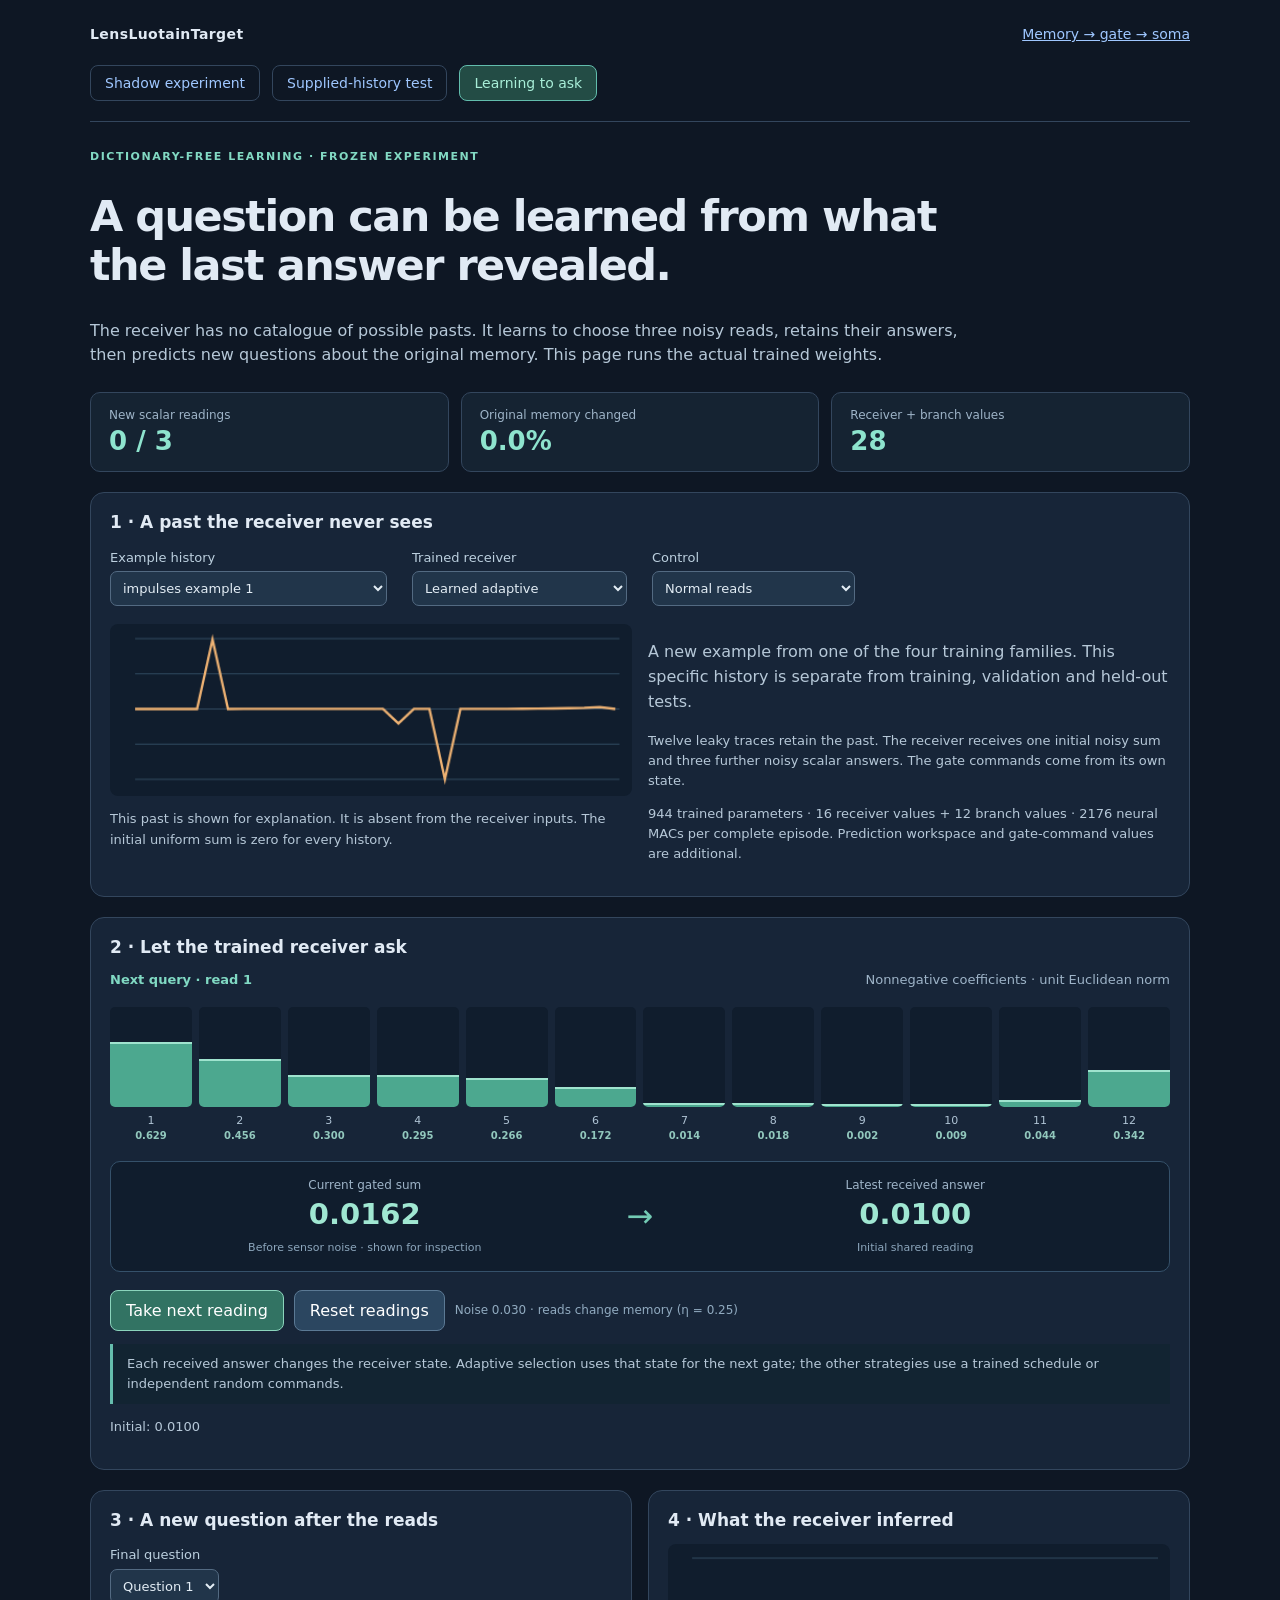
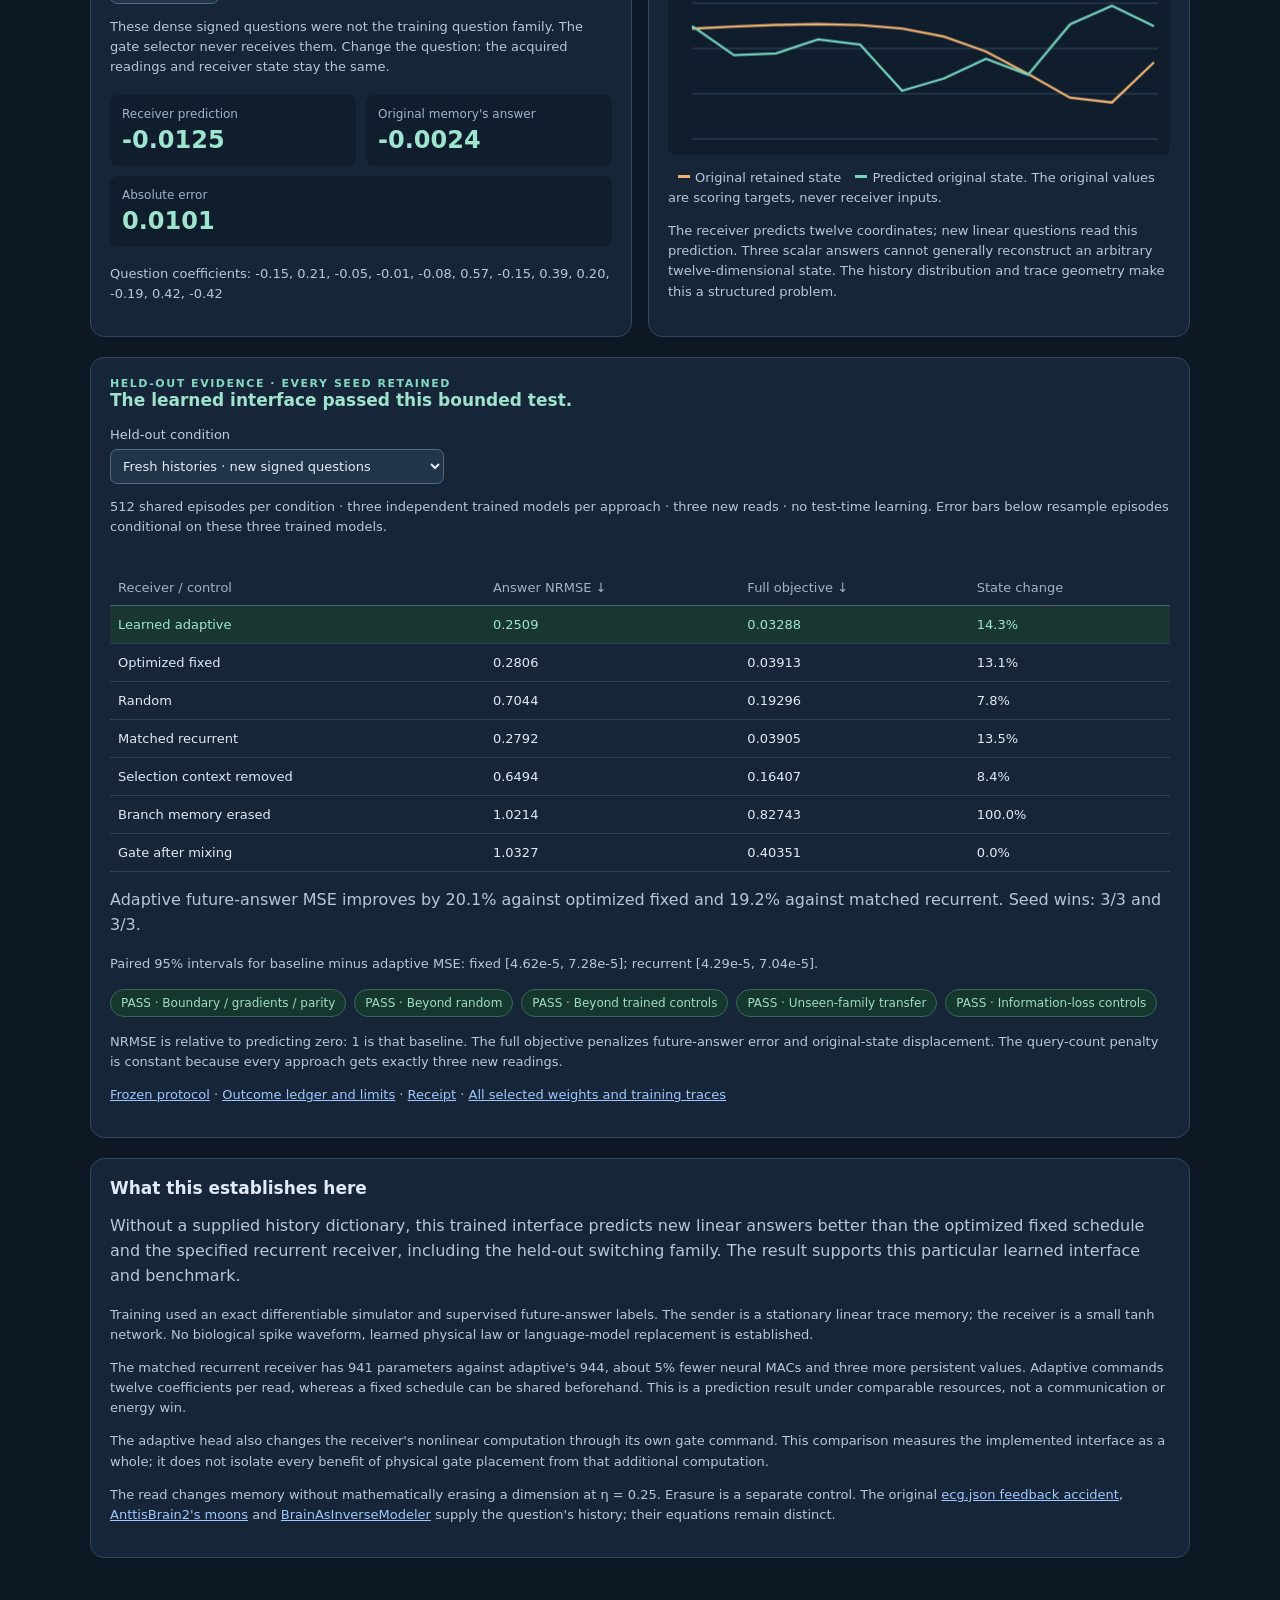
==== site/learned.html @ aa491bd6 "Learn useful memory queries without a history dictionary Publish the frozen three-seed benchmark, al" ====
<!doctype html>
<html lang="en"><head><meta charset="utf-8"><meta name="viewport" content="width=device-width,initial-scale=1">
<title>LensLuotainTarget — learning to ask</title><link rel="stylesheet" href="learned.css?v=9b676ddc75cd">
</head><body>
<header class="brand"><strong>LensLuotainTarget</strong><a href="index.html#neuron">Memory → gate → soma</a></header>
<nav aria-label="Experiments"><a href="index.html#shadow">Shadow experiment</a><a href="index.html#neuron">Supplied-history test</a><span aria-current="page">Learning to ask</span></nav>
<div class="eyebrow">Dictionary-free learning · frozen experiment</div>
<h1>A question can be learned from what the last answer revealed.</h1>
<p class="lede">The receiver has no catalogue of possible pasts. It learns to choose three noisy reads, retains their answers, then predicts new questions about the original memory. This page runs the actual trained weights.</p>
<div class="stats"><div><span>New scalar readings</span><strong id="learned-count">0 / 3</strong></div><div><span>Original memory changed</span><strong id="learned-damage">0.0%</strong></div><div><span>Receiver + branch values</span><strong id="learned-storage">28</strong></div></div>
<section class="panel"><h2>1 · A past the receiver never sees</h2>
<div class="controls"><label>Example history<select id="learned-world"></select></label><label>Trained receiver<select id="learned-model"><option value="adaptive">Learned adaptive</option><option value="fixed">Optimized fixed schedule</option><option value="random">Random queries</option><option value="recurrent">Matched recurrent receiver</option></select></label><label>Control<select id="learned-control"><option value="normal">Normal reads</option><option value="no_context">Discard selection context</option><option value="erased">Erase branch memory</option><option value="post_mix">Gate after mixing</option></select></label></div>
<div class="grid"><div><canvas id="learned-history" width="500" height="165" aria-label="Stimulus history ending at input zero"></canvas><p class="detail">This past is shown for explanation. It is absent from the receiver inputs. The initial uniform sum is zero for every history.</p></div><div><p id="learned-world-note"></p><p class="detail">Twelve leaky traces retain the past. The receiver receives one initial noisy sum and three further noisy scalar answers. The gate commands come from its own state.</p><p id="learned-resources" class="detail"></p></div></div>
</section>
<section class="panel"><h2>2 · Let the trained receiver ask</h2><div class="pair"><strong id="learned-gate-label">Next gate</strong><span>Nonnegative coefficients · unit Euclidean norm</span></div>
<div class="gate-bars" id="learned-gates" role="group" aria-label="Twelve coefficients of the selected gate"></div>
<div class="sampling"><div><span>Current gated sum</span><strong id="learned-current-sum">—</strong><small>Before sensor noise · shown for inspection</small></div><div class="flow">→</div><div><span>Latest received answer</span><strong id="learned-last-answer">—</strong><small id="learned-last-label">Initial shared reading</small></div></div>
<div class="actions"><button id="learned-read" class="primary">Take next reading</button><button id="learned-reset">Reset readings</button><small>Noise 0.030 · reads change memory (η = 0.25)</small></div><p id="learned-mode-note" class="note"></p>
<p id="learned-observations" class="detail"></p>
</section>
<div class="grid"><section class="panel"><h2>3 · A new question after the reads</h2>
<label>Final question<select id="learned-query"><option value="0">Question 1</option><option value="1">Question 2</option><option value="2">Question 3</option><option value="3">Question 4</option><option value="4">Question 5</option><option value="5">Question 6</option></select></label><p class="detail">These dense signed questions were not the training question family. The gate selector never receives them. Change the question: the acquired readings and receiver state stay the same.</p>
<div class="answers"><div><span>Receiver prediction</span><strong id="learned-prediction">—</strong></div><div><span>Original memory's answer</span><strong id="learned-truth">—</strong></div><div><span>Absolute error</span><strong id="learned-error">—</strong></div></div><p id="learned-query-vector" class="detail"></p>
</section><section class="panel"><h2>4 · What the receiver inferred</h2><canvas id="learned-inferred" width="500" height="210" aria-label="Original twelve branch values and receiver's predicted original branch values"></canvas><p class="detail"><span class="key amber"></span>Original retained state <span class="key"></span>Predicted original state. The original values are scoring targets, never receiver inputs.</p><p class="detail">The receiver predicts twelve coordinates; new linear questions read this prediction. Three scalar answers cannot generally reconstruct an arbitrary twelve-dimensional state. The history distribution and trace geometry make this a structured problem.</p></section></div>
<section class="panel"><div class="eyebrow">Held-out evidence · every seed retained</div><h2 id="learned-verdict">The result has a gate.</h2>
<label>Held-out condition<select id="learned-condition"><option value="novel_queries">Fresh histories · new signed questions</option><option value="unseen_history">Unseen history family · new signed questions</option><option value="fresh_familiar">Fresh histories · familiar question kinds</option></select></label>
<p class="detail">512 shared episodes per condition · three independent trained models per approach · three new reads · no test-time learning. Error bars below resample episodes conditional on these three trained models.</p>
<div class="table-wrap"><table><thead><tr><th>Receiver / control</th><th>Answer NRMSE ↓</th><th>Full objective ↓</th><th>State change</th></tr></thead><tbody id="learned-results"></tbody></table></div>
<p id="learned-comparison"></p><p id="learned-intervals" class="detail"></p><div id="learned-frozen-gates" class="verdict-tags"></div>
<p class="detail">NRMSE is relative to predicting zero: 1 is that baseline. The full objective penalizes future-answer error and original-state displacement. The query-count penalty is constant because every approach gets exactly three new readings.</p>
<p class="detail"><a href="../LEARNED_PROTOCOL.md">Frozen protocol</a> · <a href="../LEARNED_RESULTS.md">Outcome ledger and limits</a> · <a href="../results/learned_queries.json">Receipt</a> · <a href="../results/learned_weights.json">All selected weights and training traces</a></p>
</section>
<section class="panel"><h2>What this establishes here</h2><p id="learned-claim"></p><p class="detail">Training used an exact differentiable simulator and supervised future-answer labels. The sender is a stationary linear trace memory; the receiver is a small tanh network. No biological spike waveform, learned physical law or language-model replacement is established.</p><p class="detail">The matched recurrent receiver has 941 parameters against adaptive's 944, about 5% fewer neural MACs and three more persistent values. Adaptive commands twelve coefficients per read, whereas a fixed schedule can be shared beforehand. This is a prediction result under comparable resources, not a communication or energy win.</p><p class="detail">The adaptive head also changes the receiver's nonlinear computation through its own gate command. This comparison measures the implemented interface as a whole; it does not isolate every benefit of physical gate placement from that additional computation.</p><p class="detail">The read changes memory without mathematically erasing a dimension at η = 0.25. Erasure is a separate control. The original <a href="https://github.com/anttiluode/GeometricNeuronOriginReview">ecg.json feedback accident</a>, <a href="https://github.com/anttiluode/AnttisBrain2">AnttisBrain2's moons</a> and <a href="https://github.com/anttiluode/BrainAsInverseModeler">BrainAsInverseModeler</a> supply the question's history; their equations remain distinct.</p></section>
<script src="learned-core.js?v=7838c21bda15"></script><script src="learned-data.js?v=eb0d3af05d5e"></script><script src="learned-ui.js?v=abf5d2c7c04b"></script>
</body></html>
---- site/learned.css ----
:root{color-scheme:dark;font-family:system-ui,Arial,sans-serif;background:#0e1724;color:#e1eaf4}body{max-width:1100px;margin:0 auto;padding:26px 18px 60px}a{color:#9fc7ff}p{color:#b6c8d8;line-height:1.55}h1{font-size:clamp(28px,4vw,43px);letter-spacing:-.035em;line-height:1.14;max-width:870px}h2{font-size:17px;margin-top:0}.brand{display:flex;justify-content:space-between;align-items:center;font-size:14px;gap:16px}.brand strong{letter-spacing:.03em}nav{display:flex;gap:12px;flex-wrap:wrap;margin:23px 0 28px;padding-bottom:20px;border-bottom:1px solid #33465d}nav a,nav span{border:1px solid #33465d;border-radius:8px;padding:9px 14px;font-size:14px;text-decoration:none}nav span{color:#a8eed8;background:#234c45;border-color:#62bdad}.eyebrow{font-size:11px;letter-spacing:.14em;font-weight:700;text-transform:uppercase;color:#82d9c3}.lede{max-width:870px;font-size:16px}.panel{background:#172538;border:1px solid #33465d;border-radius:14px;padding:19px;margin-top:20px}.grid{display:grid;grid-template-columns:1fr 1fr;gap:16px}.stats{display:grid;grid-template-columns:repeat(3,1fr);gap:12px;margin:24px 0 8px}.stats>div{background:#152332;border:1px solid #33465d;border-radius:10px;padding:15px 18px}.stats span,.sampling span,.answers span{display:block;font-size:12px;color:#9eb4c8}.stats strong{display:block;font-size:26px;color:#8ee4ce;margin-top:4px}.controls{display:flex;gap:16px 25px;flex-wrap:wrap;align-items:end;margin:18px 0}label{font-size:13px;color:#bcd0df}select{display:block;background:#21354a;color:#e3edf5;border:1px solid #536a82;border-radius:7px;padding:8px;font:inherit;margin-top:6px;max-width:100%}button{background:#2b4660;color:#fff;border:1px solid #5b7994;border-radius:8px;padding:10px 15px;cursor:pointer;font:inherit}button:hover{background:#3a607d}button:disabled{opacity:.4;cursor:default}button.primary{background:#327363;border-color:#8bd4bc}button:focus-visible,select:focus-visible,a:focus-visible{outline:3px solid #9fc7ff;outline-offset:3px}.detail{font-size:13px}canvas{display:block;width:100%;height:auto;background:#101d2d;border-radius:8px}.pair{display:flex;justify-content:space-between;gap:12px;flex-wrap:wrap;font-size:13px;color:#9eb4c8}.pair strong{color:#80d9c3}.gate-bars{display:grid;grid-template-columns:repeat(12,1fr);gap:7px;margin:20px 0}.gate-col{font-size:11px;text-align:center;color:#b0c4d5}.gate-track{height:100px;background:#101d2d;position:relative;border-radius:5px;overflow:hidden;margin-bottom:7px}.gate-fill{position:absolute;bottom:0;background:#4ca88f;border-top:2px solid #9fe3ce;width:100%;transition:height .15s}.gate-col strong{display:block;font-size:10px;color:#92c8bd;margin-top:3px}.sampling{display:grid;grid-template-columns:1fr 45px 1fr;align-items:center;gap:15px;text-align:center;padding:16px;border:1px solid #35516a;border-radius:10px;background:#101d2d}.sampling strong{display:block;font-size:29px;color:#a0e7d2;margin:5px 0}.sampling small{font-size:11px;color:#8ca6bc}.flow{font-size:32px;color:#73cbb4}.actions{display:flex;gap:10px;flex-wrap:wrap;align-items:center;margin-top:18px}.actions small{font-size:12px;color:#91abc0}.note{padding:10px 14px;border-left:3px solid #65bdad;background:#122432;font-size:13px}.note.warning{border-color:#dfb36e}.answers{display:grid;grid-template-columns:1fr 1fr;gap:10px;margin:17px 0}.answers>div{padding:12px;background:#101d2d;border-radius:8px}.answers strong{display:block;margin-top:5px;font-size:24px;color:#9fe4ce}.answers>div:last-child{grid-column:1/-1}.key{display:inline-block;width:12px;height:3px;margin:0 5px 4px 10px;background:#75d5bc}.key.amber{background:#eeb273}.table-wrap{overflow-x:auto}table{width:100%;border-collapse:collapse;font-size:13px;margin-top:20px}th{text-align:left;color:#9eb4c8;font-weight:500;padding:10px 8px;border-bottom:1px solid #4d647a}td{padding:11px 8px;border-bottom:1px solid #2c4156;white-space:nowrap}tr.active td{color:#9de7d1;background:#193632}.verdict-tags{display:flex;gap:8px;flex-wrap:wrap;margin:15px 0}.verdict-tags span{font-size:12px;padding:6px 10px;border:1px solid #376958;border-radius:20px;color:#9eddc2;background:#15372e}.verdict-tags .fail,.verdict-tags .pending{border-color:#8a623b;background:#392b1e;color:#f1c18c}.query-vector{font-variant-numeric:tabular-nums}#learned-verdict{color:#9fe3ce}#learned-verdict.fail{color:#efb474}@media(max-width:740px){.grid{grid-template-columns:1fr}}@media(max-width:600px){body{padding:20px 12px 45px}.stats{gap:6px}.stats>div{padding:12px 9px}.stats strong{font-size:21px}.stats span{font-size:11px}.gate-bars{grid-template-columns:repeat(6,1fr)}.gate-track{height:65px}.sampling{gap:6px;padding:12px}.sampling strong{font-size:23px}.sampling small{font-size:10px}.brand{font-size:12px}.controls{gap:12px}table{font-size:12px}.panel{padding:15px}nav{gap:7px}nav a,nav span{font-size:12px;padding:8px 10px}}@media(prefers-reduced-motion:reduce){.gate-fill{transition:none}}
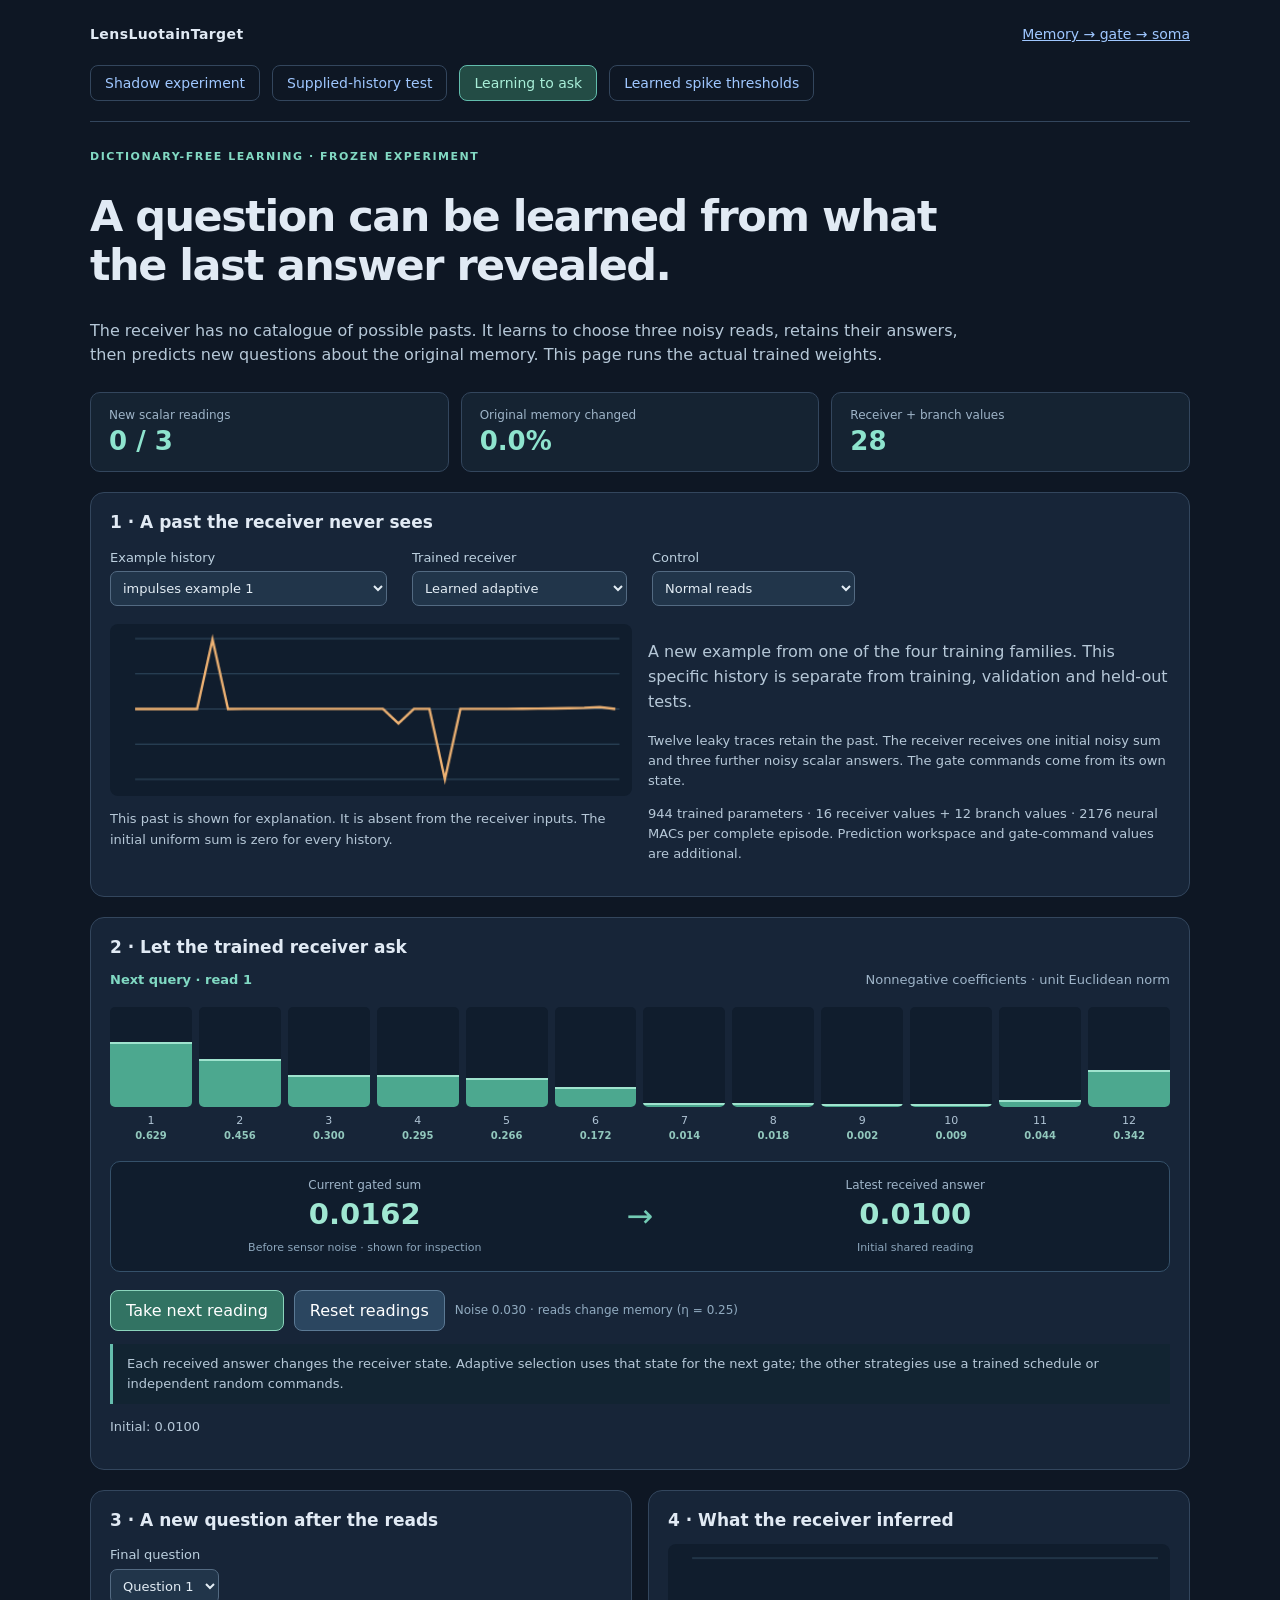
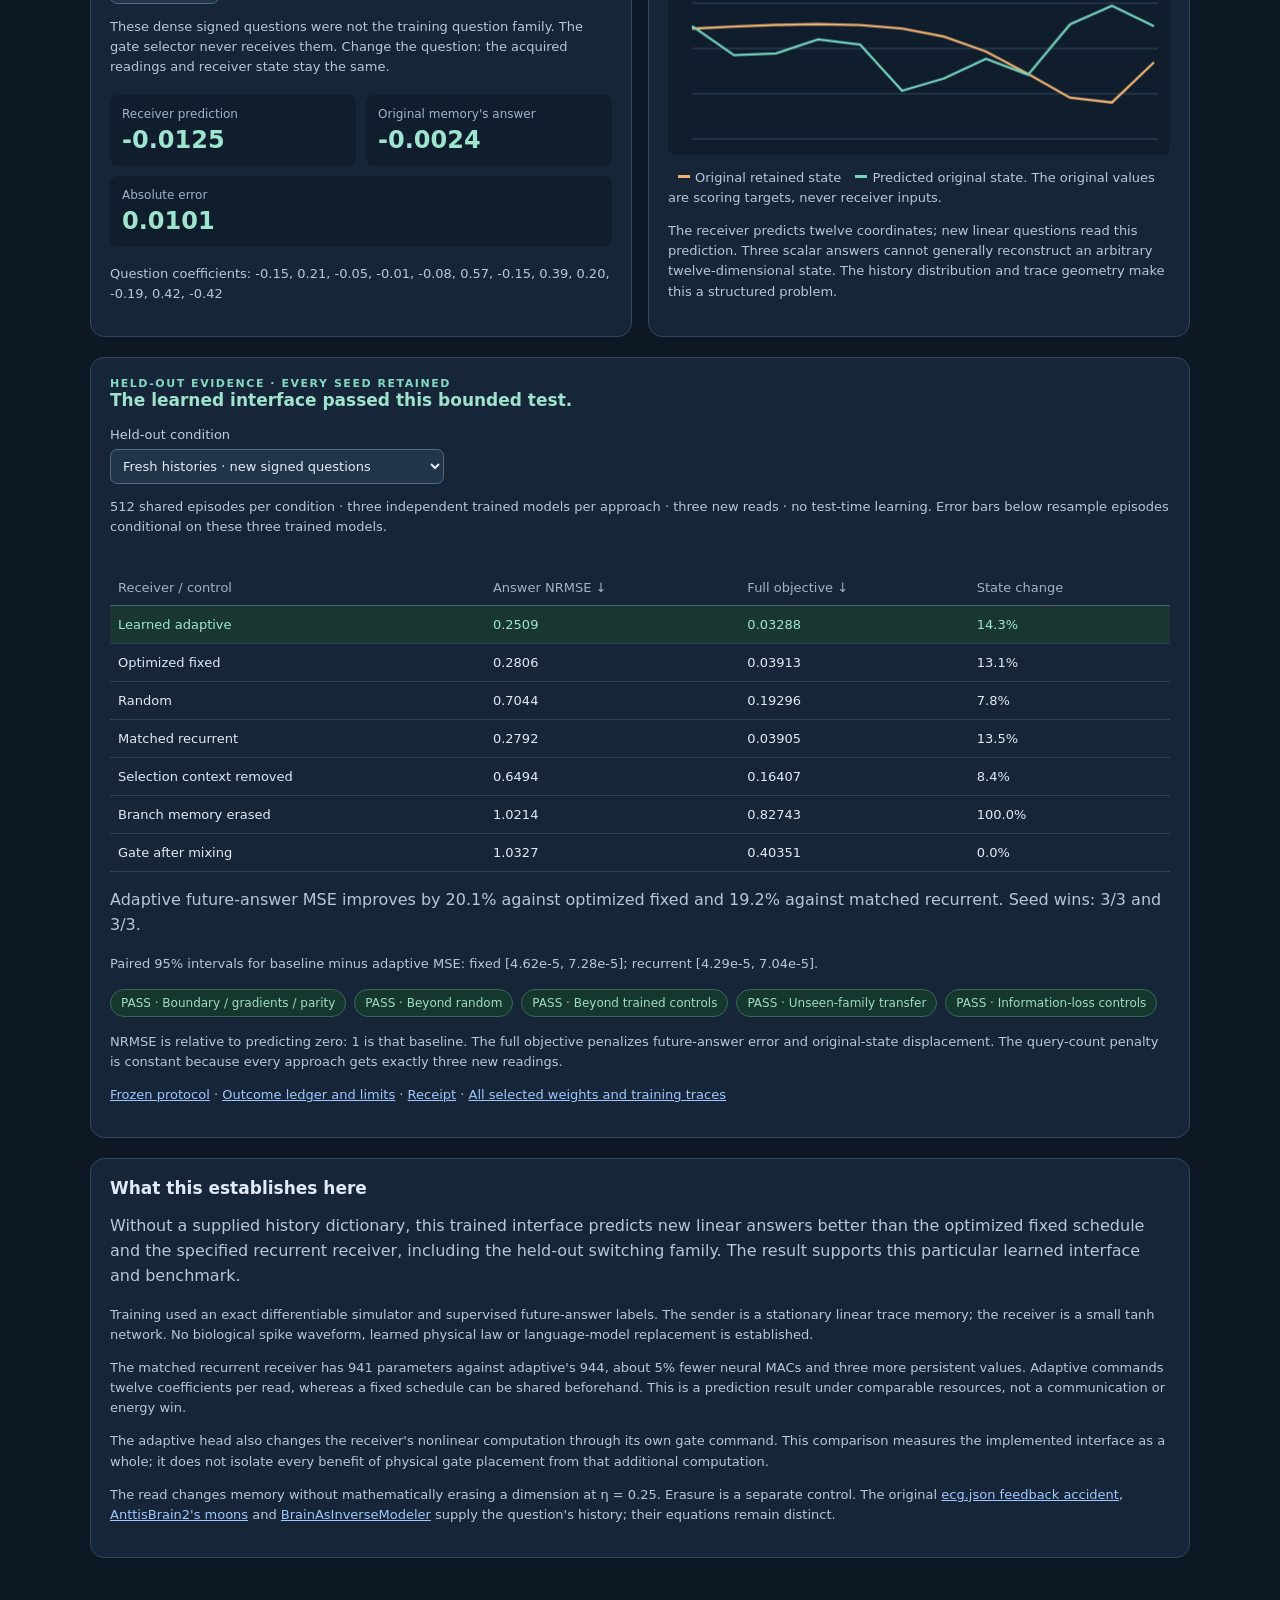
==== commit ced72622: "Learned binary querying: threshold gain earned, joint gate benefit fails Freeze the hard-bit protoco" ====
--- a/site/learned.html
+++ b/site/learned.html
@@ -3,7 +3,7 @@
 <title>LensLuotainTarget — learning to ask</title><link rel="stylesheet" href="learned.css?v=9b676ddc75cd">
 </head><body>
 <header class="brand"><strong>LensLuotainTarget</strong><a href="index.html#neuron">Memory → gate → soma</a></header>
-<nav aria-label="Experiments"><a href="index.html#shadow">Shadow experiment</a><a href="index.html#neuron">Supplied-history test</a><span aria-current="page">Learning to ask</span></nav>
+<nav aria-label="Experiments"><a href="index.html#shadow">Shadow experiment</a><a href="index.html#neuron">Supplied-history test</a><span aria-current="page">Learning to ask</span><a href="spikes.html">Learned spike thresholds</a></nav>
 <div class="eyebrow">Dictionary-free learning · frozen experiment</div>
 <h1>A question can be learned from what the last answer revealed.</h1>
 <p class="lede">The receiver has no catalogue of possible pasts. It learns to choose three noisy reads, retains their answers, then predicts new questions about the original memory. This page runs the actual trained weights.</p>
